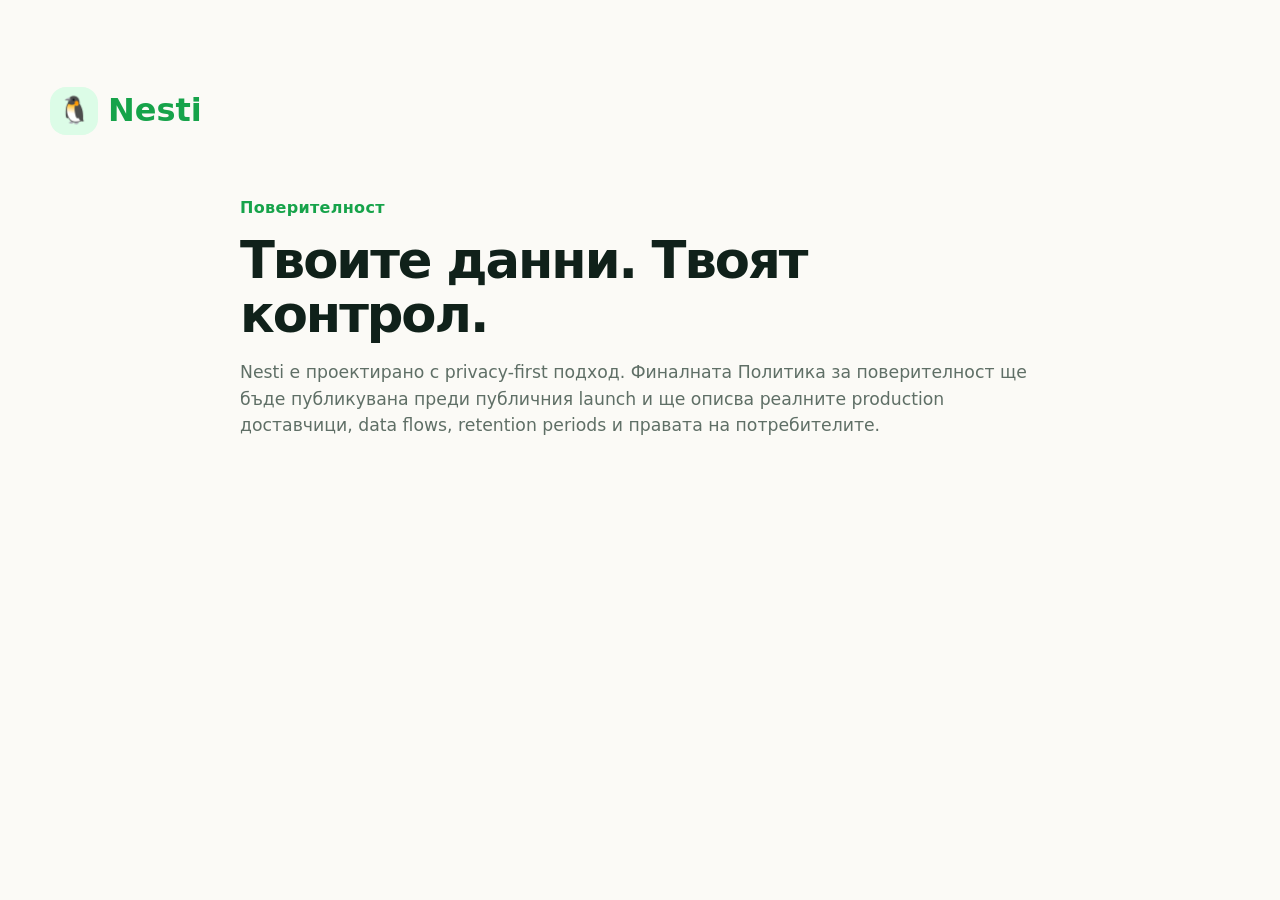
==== privacy.html @ ca9ca46a "Add files via upload" ====
<!DOCTYPE html><html lang="bg"><head><meta charset="UTF-8"><meta name="viewport" content="width=device-width,initial-scale=1"><title>Nesti Privacy</title><link rel="stylesheet" href="styles.css"></head><body><main class="section"><div class="container"><a class="brand" href="index.html"><div class="brand-mark">🐧</div><span>Nesti</span></a><div class="section-copy" style="max-width:800px;margin:60px auto"><span class="eyebrow">Поверителност</span><h2>Твоите данни. Твоят контрол.</h2><p>Nesti е проектирано с privacy-first подход. Финалната Политика за поверителност ще бъде публикувана преди публичния launch и ще описва реалните production доставчици, data flows, retention periods и правата на потребителите.</p></div></div></main></body></html>
---- styles.css ----
:root{
  --green:#16A34A;
  --green-2:#22C55E;
  --green-soft:#DCFCE7;
  --green-pale:#F0FDF4;
  --ink:#10211A;
  --muted:#5F6F66;
  --cream:#FBFAF6;
  --line:#E5EDE7;
  --white:#fff;
  --shadow:0 24px 70px rgba(17, 56, 36, .12);
  --radius:28px;
}
*{box-sizing:border-box}
html{scroll-behavior:smooth}
body{
  margin:0;
  font-family:"Nunito",system-ui,-apple-system,BlinkMacSystemFont,"Segoe UI",sans-serif;
  color:var(--ink);
  background:var(--cream);
  line-height:1.55;
}
img{max-width:100%;display:block}
a{text-decoration:none;color:inherit}
.container{width:min(1180px,calc(100% - 40px));margin:0 auto}
.site-header{
  position:sticky;top:0;z-index:1000;
  background:rgba(251,250,246,.92);
  backdrop-filter:blur(18px);
  border-bottom:1px solid rgba(16,33,26,.06);
}
.nav-wrap{display:flex;align-items:center;gap:28px;min-height:78px}
.brand{display:flex;align-items:center;gap:10px;font-weight:900;font-size:2rem;color:var(--green)}
.brand-mark{
  width:48px;height:48px;border-radius:16px;
  display:grid;place-items:center;background:var(--green-soft);font-size:1.65rem
}
.nav{display:flex;gap:22px;align-items:center;margin-left:auto}
.nav a{font-weight:700;font-size:.95rem;color:#29362f;position:relative}
.nav a:hover,.nav a.active{color:var(--green)}
.nav a.active:after{content:"";position:absolute;left:0;right:0;bottom:-8px;height:2px;background:var(--green);border-radius:2px}
.nav-badges{display:flex;gap:8px}
.store-badge{background:#111;color:#fff;padding:10px 14px;border-radius:10px;font-weight:800;font-size:.82rem}
.nav-toggle{display:none;background:var(--white);border:1px solid var(--line);border-radius:12px;padding:10px 12px;font-size:1.25rem}
.hero{
  padding:56px 0 34px;
  background:
    radial-gradient(circle at 75% 30%,rgba(34,197,94,.12),transparent 35%),
    linear-gradient(180deg,#fffefb,#fbfaf6);
}
.hero-grid{display:grid;grid-template-columns:1.02fr 1fr;gap:42px;align-items:center}
.eyebrow{display:inline-flex;color:var(--green);font-weight:900;letter-spacing:.02em;margin-bottom:14px}
.hero h1,.section-copy h2,.center-heading h2,.download-wrap h2{
  margin:0 0 18px;font-weight:900;line-height:1.04;letter-spacing:-.04em
}
.hero h1{font-size:clamp(3rem,6vw,5.8rem)}
.hero h1 span{color:var(--green)}
.lead{font-size:1.2rem;color:var(--muted);max-width:620px}
.cta-row{display:flex;gap:14px;flex-wrap:wrap;margin-top:28px}
.btn{
  display:inline-flex;align-items:center;justify-content:center;
  padding:14px 20px;border-radius:14px;font-weight:900;
  transition:.2s transform,.2s box-shadow,.2s background
}
.btn:hover{transform:translateY(-2px)}
.btn-primary{background:var(--green);color:#fff;box-shadow:0 14px 30px rgba(22,163,74,.22)}
.btn-secondary{background:#fff;color:var(--green);border:1px solid rgba(22,163,74,.4)}
.btn-dark{background:#111;color:#fff}
.btn-ghost{background:#f4f6f4;border:1px solid var(--line)}
.trust-row{display:flex;align-items:center;gap:14px;margin-top:28px;color:var(--muted);font-size:.92rem}
.avatars{display:flex}.avatars span{
  width:32px;height:32px;display:grid;place-items:center;background:#fff;border-radius:50%;
  margin-left:-6px;border:2px solid var(--cream)
}
.avatars span:first-child{margin-left:0}
.hero-visual img,.image-card img{
  border-radius:32px;box-shadow:var(--shadow);width:100%;height:100%;object-fit:cover
}
.quick-features{padding:18px 0 42px}
.feature-strip{
  display:grid;grid-template-columns:repeat(6,1fr);
  background:linear-gradient(90deg,#f6fff7,#fff,#f7fff8);
  border:1px solid var(--line);border-radius:30px;padding:18px
}
.feature-strip article{text-align:center;padding:12px 10px;border-right:1px solid var(--line)}
.feature-strip article:last-child{border-right:0}
.icon{font-size:2rem;margin-bottom:6px}
.feature-strip h3{margin:4px 0;font-size:1rem}
.feature-strip p{margin:0;color:var(--muted);font-size:.82rem}
.section{padding:86px 0}
.split-grid,.ask-grid,.doctor-grid,.faq-grid{display:grid;grid-template-columns:1fr 1fr;gap:62px;align-items:center}
.section-copy h2,.center-heading h2,.download-wrap h2{font-size:clamp(2.4rem,4vw,4.3rem)}
.section-copy p,.center-heading p{font-size:1.08rem;color:var(--muted)}
.image-card{min-height:480px}
.app-card img{object-position:left center}
.check-list{list-style:none;padding:0;margin:26px 0}
.check-list li{margin:14px 0;padding-left:34px;position:relative;font-weight:700}
.check-list li:before{
  content:"✓";position:absolute;left:0;top:-1px;width:24px;height:24px;border-radius:50%;
  display:grid;place-items:center;border:2px solid var(--green);color:var(--green);font-size:.82rem
}
.ask-section{background:#F7FCF8}
.question-chips{display:flex;flex-wrap:wrap;gap:10px;margin:22px 0}
.question-chips span{background:#fff;border:1px solid var(--line);border-radius:999px;padding:10px 14px;font-weight:700}
.note{font-size:.92rem!important}
.assistant-card{
  background:white;border:1px solid var(--line);border-radius:30px;padding:28px;
  box-shadow:var(--shadow)
}
.assistant-head{display:flex;gap:14px;align-items:center;padding-bottom:18px;border-bottom:1px solid var(--line)}
.mini-penguin{width:54px;height:54px;border-radius:18px;background:var(--green-soft);display:grid;place-items:center;font-size:1.8rem}
.assistant-head strong,.assistant-head span{display:block}.assistant-head span{font-size:.9rem;color:var(--muted)}
.chat-bubble{max-width:85%;padding:13px 16px;border-radius:18px;margin-top:18px}
.chat-bubble.user{margin-left:auto;background:#EEF2EF}
.chat-bubble.nesti{background:var(--green-soft);color:#124D28}
.source-label{margin-top:12px;font-size:.8rem;color:var(--muted)}
.doctor-section{background:#fff}
.doctor-card{display:grid;place-items:center}
.doc-page{
  width:min(420px,90%);aspect-ratio:.72;background:white;border-radius:18px;
  border:1px solid var(--line);box-shadow:var(--shadow);padding:28px
}
.doc-logo{font-weight:900;color:var(--green);font-size:1.2rem}
.doc-line{height:10px;background:#edf2ee;border-radius:8px;margin:14px 0;width:62%}
.doc-line.wide{width:100%}
.doc-chart{height:150px;display:flex;align-items:flex-end;gap:12px;padding:18px 0}
.doc-chart i{flex:1;background:linear-gradient(var(--green-2),var(--green));border-radius:8px 8px 3px 3px}
.premium-pill{display:inline-block;background:#10211A;color:#fff;border-radius:999px;padding:10px 14px;font-weight:800}
.security-section{position:relative;overflow:hidden}
.center-heading{text-align:center;max-width:760px;margin:0 auto 42px}
.security-grid{display:grid;grid-template-columns:repeat(4,1fr);gap:18px}
.security-grid article{background:white;border:1px solid var(--line);border-radius:24px;padding:28px;text-align:center}
.security-grid h3{margin:10px 0}.security-grid p{margin:0;color:var(--muted)}
.security-mascot{width:230px;margin:34px auto 0}
.security-mascot img{border-radius:28px}
.pricing-section{background:#F7FCF8}
.pricing-grid{display:grid;grid-template-columns:repeat(3,1fr);gap:22px}
.price-card{background:#fff;border:1px solid var(--line);border-radius:28px;padding:30px;display:flex;flex-direction:column}
.price-card.featured{border-color:rgba(22,163,74,.35);box-shadow:0 18px 50px rgba(22,163,74,.1)}
.price-card.premium{background:#10211A;color:#fff}
.price-card.premium p,.price-card.premium li{color:#d5e0da}
.plan-tag{display:inline-flex;align-self:flex-start;background:var(--green-soft);color:var(--green);border-radius:999px;padding:7px 11px;font-weight:900}
.price-card h3{font-size:2.2rem;margin:18px 0 6px}.price-card h3 small{font-size:.9rem;color:var(--muted)}
.price-card ul{padding-left:20px;color:var(--muted);min-height:190px}
.price-card .btn{margin-top:auto}
.pricing-note{text-align:center;color:var(--muted);margin-top:22px;font-size:.9rem}
.faq-grid{align-items:start}
.accordion details{background:white;border:1px solid var(--line);border-radius:18px;padding:18px 20px;margin-bottom:12px}
.accordion summary{cursor:pointer;font-weight:900}
.accordion p{color:var(--muted)}
.download-section{padding:26px 0 80px}
.download-wrap{
  border-radius:34px;padding:42px;
  background:linear-gradient(115deg,#efffea,#f9fff6);
  border:1px solid var(--line);display:flex;align-items:center;justify-content:space-between;gap:30px
}
.download-wrap h2{font-size:clamp(2rem,4vw,3.5rem)}
.site-footer{background:#fff;border-top:1px solid var(--line);padding:54px 0 26px}
.footer-grid{display:grid;grid-template-columns:2fr repeat(3,1fr);gap:34px}
.footer-grid h4{margin:0 0 14px}.footer-grid a{display:block;color:var(--muted);margin:7px 0}
.footer-brand p{max-width:300px;color:var(--muted)}
.social-row{display:flex;gap:10px;margin-top:14px;color:var(--green);font-size:1.3rem}
.footer-bottom{padding-top:28px;margin-top:28px;border-top:1px solid var(--line);color:var(--muted);font-size:.9rem}

@media(max-width:980px){
  .nav{position:fixed;inset:78px 20px auto 20px;background:white;border:1px solid var(--line);border-radius:20px;padding:18px;display:none;flex-direction:column;align-items:stretch;box-shadow:var(--shadow)}
  .nav.open{display:flex}.nav-badges{display:none}.nav-toggle{display:block;margin-left:auto}
  .hero-grid,.split-grid,.ask-grid,.doctor-grid,.faq-grid{grid-template-columns:1fr}
  .hero-copy{order:1}.hero-visual{order:2}
  .feature-strip{grid-template-columns:repeat(3,1fr)}
  .feature-strip article{border-right:0;border-bottom:1px solid var(--line)}
  .security-grid,.pricing-grid{grid-template-columns:1fr 1fr}
  .footer-grid{grid-template-columns:1fr 1fr}
  .download-wrap{flex-direction:column;align-items:flex-start}
}
@media(max-width:640px){
  .container{width:min(100% - 24px,1180px)}
  .hero{padding-top:34px}.hero h1{font-size:3.1rem}
  .section{padding:62px 0}
  .feature-strip{grid-template-columns:repeat(2,1fr)}
  .security-grid,.pricing-grid,.footer-grid{grid-template-columns:1fr}
  .cta-row{flex-direction:column}.btn{width:100%}
  .download-wrap{padding:28px}
  .image-card{min-height:360px}
  .brand{font-size:1.6rem}.brand-mark{width:42px;height:42px}
}
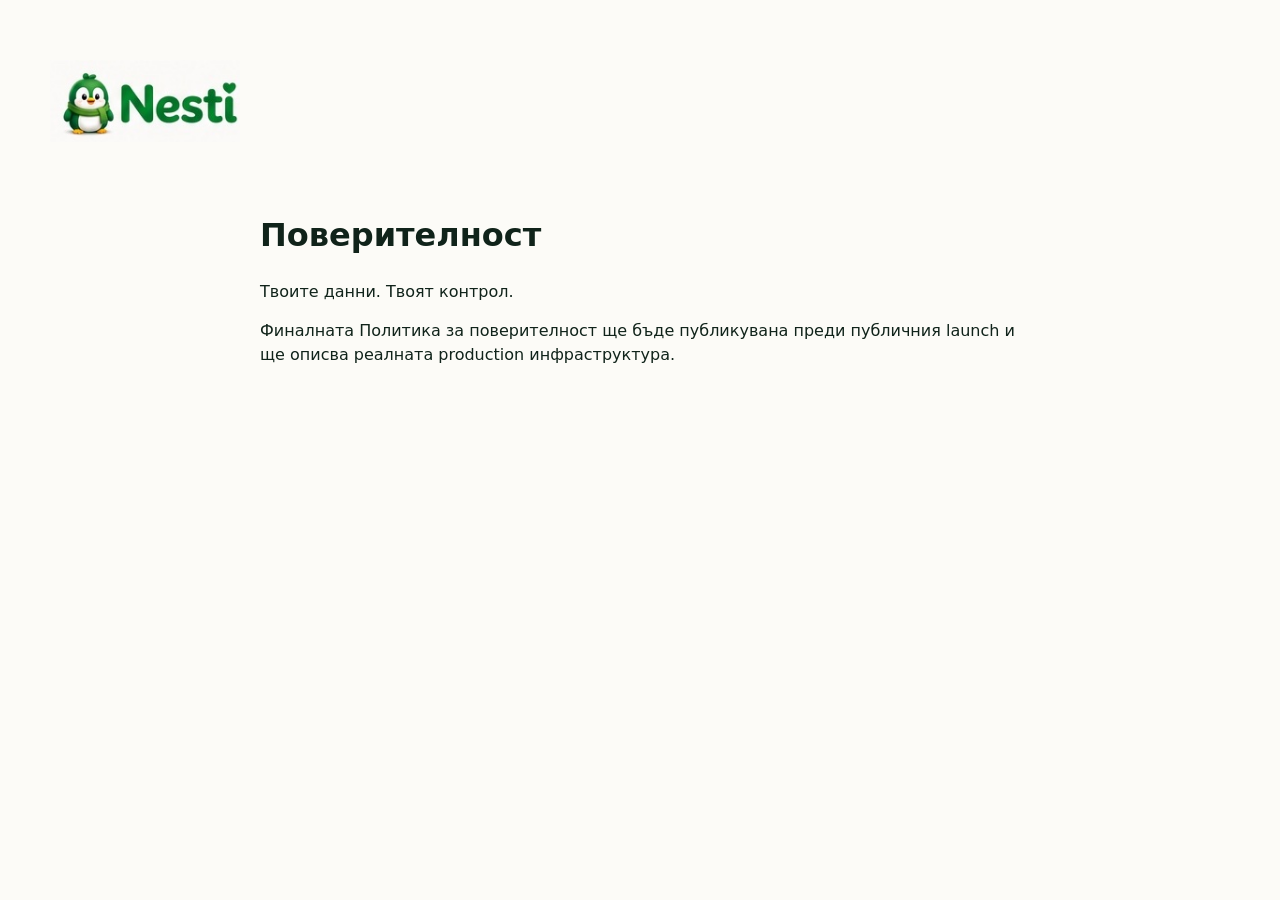
==== commit 5cfe6b9e: "Add files via upload" ====
--- a/privacy.html
+++ b/privacy.html
@@ -1 +1 @@
-<!DOCTYPE html><html lang="bg"><head><meta charset="UTF-8"><meta name="viewport" content="width=device-width,initial-scale=1"><title>Nesti Privacy</title><link rel="stylesheet" href="styles.css"></head><body><main class="section"><div class="container"><a class="brand" href="index.html"><div class="brand-mark">🐧</div><span>Nesti</span></a><div class="section-copy" style="max-width:800px;margin:60px auto"><span class="eyebrow">Поверителност</span><h2>Твоите данни. Твоят контрол.</h2><p>Nesti е проектирано с privacy-first подход. Финалната Политика за поверителност ще бъде публикувана преди публичния launch и ще описва реалните production доставчици, data flows, retention periods и правата на потребителите.</p></div></div></main></body></html>+<!doctype html><html lang="bg"><head><meta charset="utf-8"><meta name="viewport" content="width=device-width,initial-scale=1"><title>Nesti Поверителност</title><link rel="stylesheet" href="styles.css"></head><body><main style="padding:60px 0"><div class="container"><a class="logo-link" href="index.html"><img src="assets/logo.jpg" alt="Nesti"></a><div style="max-width:760px;margin:70px auto"><h1>Поверителност</h1><p>Твоите данни. Твоят контрол.</p><p>Финалната Политика за поверителност ще бъде публикувана преди публичния launch и ще описва реалната production инфраструктура.</p></div></div></main></body></html>
--- a/styles.css
+++ b/styles.css
@@ -1,186 +1,243 @@
+
 :root{
   --green:#16A34A;
-  --green-2:#22C55E;
-  --green-soft:#DCFCE7;
-  --green-pale:#F0FDF4;
-  --ink:#10211A;
-  --muted:#5F6F66;
-  --cream:#FBFAF6;
-  --line:#E5EDE7;
+  --green2:#22C55E;
+  --ink:#10231A;
+  --muted:#66736B;
+  --cream:#FCFBF7;
+  --pale:#F4FBF4;
+  --line:#DDE9DF;
   --white:#fff;
-  --shadow:0 24px 70px rgba(17, 56, 36, .12);
-  --radius:28px;
 }
 *{box-sizing:border-box}
 html{scroll-behavior:smooth}
 body{
   margin:0;
-  font-family:"Nunito",system-ui,-apple-system,BlinkMacSystemFont,"Segoe UI",sans-serif;
+  font-family:"Nunito",system-ui,-apple-system,sans-serif;
+  background:var(--cream);
   color:var(--ink);
-  background:var(--cream);
-  line-height:1.55;
-}
-img{max-width:100%;display:block}
+  line-height:1.45;
+}
+img{display:block;max-width:100%}
 a{text-decoration:none;color:inherit}
-.container{width:min(1180px,calc(100% - 40px));margin:0 auto}
-.site-header{
+.container{width:min(1180px,calc(100% - 40px));margin:auto}
+
+/* HEADER */
+.header{
   position:sticky;top:0;z-index:1000;
-  background:rgba(251,250,246,.92);
-  backdrop-filter:blur(18px);
-  border-bottom:1px solid rgba(16,33,26,.06);
-}
-.nav-wrap{display:flex;align-items:center;gap:28px;min-height:78px}
-.brand{display:flex;align-items:center;gap:10px;font-weight:900;font-size:2rem;color:var(--green)}
-.brand-mark{
-  width:48px;height:48px;border-radius:16px;
-  display:grid;place-items:center;background:var(--green-soft);font-size:1.65rem
-}
-.nav{display:flex;gap:22px;align-items:center;margin-left:auto}
-.nav a{font-weight:700;font-size:.95rem;color:#29362f;position:relative}
-.nav a:hover,.nav a.active{color:var(--green)}
-.nav a.active:after{content:"";position:absolute;left:0;right:0;bottom:-8px;height:2px;background:var(--green);border-radius:2px}
-.nav-badges{display:flex;gap:8px}
-.store-badge{background:#111;color:#fff;padding:10px 14px;border-radius:10px;font-weight:800;font-size:.82rem}
-.nav-toggle{display:none;background:var(--white);border:1px solid var(--line);border-radius:12px;padding:10px 12px;font-size:1.25rem}
+  background:rgba(252,251,247,.96);
+  backdrop-filter:blur(16px);
+  border-bottom:1px solid #edf1ed;
+}
+.header-inner{height:78px;display:flex;align-items:center;gap:34px}
+.logo-link img{width:190px;height:auto}
+.desktop-nav{display:flex;gap:26px;margin-left:auto}
+.desktop-nav a{font-weight:700;font-size:.95rem}
+.desktop-nav a:hover,.desktop-nav .active{color:var(--green)}
+.desktop-store{display:flex;gap:8px}
+.store{display:inline-flex;align-items:center;justify-content:center;border-radius:9px;padding:10px 15px;font-weight:900}
+.store.black{background:#111;color:#fff}
+.menu-btn{display:none;margin-left:auto;width:52px;height:52px;border:1px solid var(--line);border-radius:16px;background:white;padding:14px}
+.menu-btn span{display:block;height:3px;background:var(--green);margin:5px 0;border-radius:3px}
+.mobile-nav{display:none}
+
+/* HERO */
 .hero{
-  padding:56px 0 34px;
   background:
-    radial-gradient(circle at 75% 30%,rgba(34,197,94,.12),transparent 35%),
-    linear-gradient(180deg,#fffefb,#fbfaf6);
-}
-.hero-grid{display:grid;grid-template-columns:1.02fr 1fr;gap:42px;align-items:center}
-.eyebrow{display:inline-flex;color:var(--green);font-weight:900;letter-spacing:.02em;margin-bottom:14px}
-.hero h1,.section-copy h2,.center-heading h2,.download-wrap h2{
-  margin:0 0 18px;font-weight:900;line-height:1.04;letter-spacing:-.04em
-}
-.hero h1{font-size:clamp(3rem,6vw,5.8rem)}
-.hero h1 span{color:var(--green)}
-.lead{font-size:1.2rem;color:var(--muted);max-width:620px}
-.cta-row{display:flex;gap:14px;flex-wrap:wrap;margin-top:28px}
-.btn{
-  display:inline-flex;align-items:center;justify-content:center;
-  padding:14px 20px;border-radius:14px;font-weight:900;
-  transition:.2s transform,.2s box-shadow,.2s background
-}
-.btn:hover{transform:translateY(-2px)}
-.btn-primary{background:var(--green);color:#fff;box-shadow:0 14px 30px rgba(22,163,74,.22)}
-.btn-secondary{background:#fff;color:var(--green);border:1px solid rgba(22,163,74,.4)}
-.btn-dark{background:#111;color:#fff}
-.btn-ghost{background:#f4f6f4;border:1px solid var(--line)}
-.trust-row{display:flex;align-items:center;gap:14px;margin-top:28px;color:var(--muted);font-size:.92rem}
-.avatars{display:flex}.avatars span{
-  width:32px;height:32px;display:grid;place-items:center;background:#fff;border-radius:50%;
-  margin-left:-6px;border:2px solid var(--cream)
-}
-.avatars span:first-child{margin-left:0}
-.hero-visual img,.image-card img{
-  border-radius:32px;box-shadow:var(--shadow);width:100%;height:100%;object-fit:cover
-}
-.quick-features{padding:18px 0 42px}
-.feature-strip{
-  display:grid;grid-template-columns:repeat(6,1fr);
-  background:linear-gradient(90deg,#f6fff7,#fff,#f7fff8);
-  border:1px solid var(--line);border-radius:30px;padding:18px
-}
-.feature-strip article{text-align:center;padding:12px 10px;border-right:1px solid var(--line)}
-.feature-strip article:last-child{border-right:0}
-.icon{font-size:2rem;margin-bottom:6px}
-.feature-strip h3{margin:4px 0;font-size:1rem}
-.feature-strip p{margin:0;color:var(--muted);font-size:.82rem}
-.section{padding:86px 0}
-.split-grid,.ask-grid,.doctor-grid,.faq-grid{display:grid;grid-template-columns:1fr 1fr;gap:62px;align-items:center}
-.section-copy h2,.center-heading h2,.download-wrap h2{font-size:clamp(2.4rem,4vw,4.3rem)}
-.section-copy p,.center-heading p{font-size:1.08rem;color:var(--muted)}
-.image-card{min-height:480px}
-.app-card img{object-position:left center}
-.check-list{list-style:none;padding:0;margin:26px 0}
-.check-list li{margin:14px 0;padding-left:34px;position:relative;font-weight:700}
-.check-list li:before{
-  content:"✓";position:absolute;left:0;top:-1px;width:24px;height:24px;border-radius:50%;
-  display:grid;place-items:center;border:2px solid var(--green);color:var(--green);font-size:.82rem
-}
-.ask-section{background:#F7FCF8}
-.question-chips{display:flex;flex-wrap:wrap;gap:10px;margin:22px 0}
-.question-chips span{background:#fff;border:1px solid var(--line);border-radius:999px;padding:10px 14px;font-weight:700}
-.note{font-size:.92rem!important}
-.assistant-card{
-  background:white;border:1px solid var(--line);border-radius:30px;padding:28px;
-  box-shadow:var(--shadow)
-}
-.assistant-head{display:flex;gap:14px;align-items:center;padding-bottom:18px;border-bottom:1px solid var(--line)}
-.mini-penguin{width:54px;height:54px;border-radius:18px;background:var(--green-soft);display:grid;place-items:center;font-size:1.8rem}
-.assistant-head strong,.assistant-head span{display:block}.assistant-head span{font-size:.9rem;color:var(--muted)}
-.chat-bubble{max-width:85%;padding:13px 16px;border-radius:18px;margin-top:18px}
-.chat-bubble.user{margin-left:auto;background:#EEF2EF}
-.chat-bubble.nesti{background:var(--green-soft);color:#124D28}
-.source-label{margin-top:12px;font-size:.8rem;color:var(--muted)}
-.doctor-section{background:#fff}
-.doctor-card{display:grid;place-items:center}
-.doc-page{
-  width:min(420px,90%);aspect-ratio:.72;background:white;border-radius:18px;
-  border:1px solid var(--line);box-shadow:var(--shadow);padding:28px
-}
-.doc-logo{font-weight:900;color:var(--green);font-size:1.2rem}
-.doc-line{height:10px;background:#edf2ee;border-radius:8px;margin:14px 0;width:62%}
-.doc-line.wide{width:100%}
-.doc-chart{height:150px;display:flex;align-items:flex-end;gap:12px;padding:18px 0}
-.doc-chart i{flex:1;background:linear-gradient(var(--green-2),var(--green));border-radius:8px 8px 3px 3px}
-.premium-pill{display:inline-block;background:#10211A;color:#fff;border-radius:999px;padding:10px 14px;font-weight:800}
-.security-section{position:relative;overflow:hidden}
-.center-heading{text-align:center;max-width:760px;margin:0 auto 42px}
-.security-grid{display:grid;grid-template-columns:repeat(4,1fr);gap:18px}
-.security-grid article{background:white;border:1px solid var(--line);border-radius:24px;padding:28px;text-align:center}
-.security-grid h3{margin:10px 0}.security-grid p{margin:0;color:var(--muted)}
-.security-mascot{width:230px;margin:34px auto 0}
-.security-mascot img{border-radius:28px}
-.pricing-section{background:#F7FCF8}
-.pricing-grid{display:grid;grid-template-columns:repeat(3,1fr);gap:22px}
-.price-card{background:#fff;border:1px solid var(--line);border-radius:28px;padding:30px;display:flex;flex-direction:column}
-.price-card.featured{border-color:rgba(22,163,74,.35);box-shadow:0 18px 50px rgba(22,163,74,.1)}
-.price-card.premium{background:#10211A;color:#fff}
-.price-card.premium p,.price-card.premium li{color:#d5e0da}
-.plan-tag{display:inline-flex;align-self:flex-start;background:var(--green-soft);color:var(--green);border-radius:999px;padding:7px 11px;font-weight:900}
-.price-card h3{font-size:2.2rem;margin:18px 0 6px}.price-card h3 small{font-size:.9rem;color:var(--muted)}
-.price-card ul{padding-left:20px;color:var(--muted);min-height:190px}
-.price-card .btn{margin-top:auto}
-.pricing-note{text-align:center;color:var(--muted);margin-top:22px;font-size:.9rem}
-.faq-grid{align-items:start}
-.accordion details{background:white;border:1px solid var(--line);border-radius:18px;padding:18px 20px;margin-bottom:12px}
-.accordion summary{cursor:pointer;font-weight:900}
-.accordion p{color:var(--muted)}
-.download-section{padding:26px 0 80px}
-.download-wrap{
-  border-radius:34px;padding:42px;
-  background:linear-gradient(115deg,#efffea,#f9fff6);
-  border:1px solid var(--line);display:flex;align-items:center;justify-content:space-between;gap:30px
-}
-.download-wrap h2{font-size:clamp(2rem,4vw,3.5rem)}
-.site-footer{background:#fff;border-top:1px solid var(--line);padding:54px 0 26px}
-.footer-grid{display:grid;grid-template-columns:2fr repeat(3,1fr);gap:34px}
-.footer-grid h4{margin:0 0 14px}.footer-grid a{display:block;color:var(--muted);margin:7px 0}
-.footer-brand p{max-width:300px;color:var(--muted)}
-.social-row{display:flex;gap:10px;margin-top:14px;color:var(--green);font-size:1.3rem}
-.footer-bottom{padding-top:28px;margin-top:28px;border-top:1px solid var(--line);color:var(--muted);font-size:.9rem}
-
-@media(max-width:980px){
-  .nav{position:fixed;inset:78px 20px auto 20px;background:white;border:1px solid var(--line);border-radius:20px;padding:18px;display:none;flex-direction:column;align-items:stretch;box-shadow:var(--shadow)}
-  .nav.open{display:flex}.nav-badges{display:none}.nav-toggle{display:block;margin-left:auto}
-  .hero-grid,.split-grid,.ask-grid,.doctor-grid,.faq-grid{grid-template-columns:1fr}
-  .hero-copy{order:1}.hero-visual{order:2}
-  .feature-strip{grid-template-columns:repeat(3,1fr)}
-  .feature-strip article{border-right:0;border-bottom:1px solid var(--line)}
-  .security-grid,.pricing-grid{grid-template-columns:1fr 1fr}
+    radial-gradient(circle at 72% 30%,rgba(22,163,74,.09),transparent 36%),
+    #fffefb;
+  padding:46px 0 10px;
+}
+.hero-grid{display:grid;grid-template-columns:.88fr 1.12fr;align-items:center;gap:28px}
+.hero-copy h1{font-size:clamp(3.1rem,5vw,5.1rem);line-height:1.03;margin:0 0 20px;font-weight:900;letter-spacing:-.04em}
+.hero-copy h1 span{color:var(--green)}
+.hero-copy>p{font-size:1.15rem;color:var(--muted);max-width:520px}
+.hero-buttons{display:flex;gap:14px;margin:26px 0}
+.primary-btn,.outline-btn{padding:14px 20px;border-radius:11px;font-weight:900}
+.primary-btn{background:var(--green);color:white}
+.outline-btn{border:1.5px solid var(--green);background:white;color:var(--ink)}
+.family-proof{display:flex;align-items:center;gap:14px;font-size:.9rem;color:var(--muted)}
+.avatar-row{display:flex}.avatar-row i{width:30px;height:30px;border-radius:50%;background:linear-gradient(#d7c2ad,#9c7258);border:2px solid white;margin-left:-5px}.avatar-row i:first-child{margin-left:0}
+.hero-image img{
+  width:100%;
+  aspect-ratio:1.47;
+  object-fit:cover;
+  object-position:center;
+  border-radius:0;
+}
+
+/* FEATURES */
+.feature-strip{background:linear-gradient(90deg,#f3fbf2,#fff,#f4fbf4);padding:20px 0 24px;border-top:1px solid #eef3ee;border-bottom:1px solid #eef3ee}
+.features-grid{display:grid;grid-template-columns:repeat(6,1fr)}
+.features-grid article{text-align:center;border-right:1px solid var(--line);padding:0 12px}
+.features-grid article:last-child{border-right:0}
+.features-grid img{width:105px;height:105px;object-fit:cover;margin:auto;border-radius:50%}
+.features-grid h3{margin:5px 0 0;font-size:1rem}
+.features-grid p{margin:2px 0;color:var(--muted);font-size:.84rem}
+
+/* WHY */
+.why-section{padding:50px 0}
+.why-grid{
+  display:grid;
+  grid-template-columns:1.1fr .95fr .9fr;
+  gap:28px;
+  align-items:center;
+}
+.phones-card img,.family-card img{width:100%;height:auto;object-fit:contain;border-radius:30px}
+.why-copy h2{font-size:3rem;line-height:1.08;margin:0 0 22px;font-weight:900}
+.why-copy ul{list-style:none;padding:0;margin:0}
+.why-copy li{margin:14px 0;font-weight:700;padding-left:30px;position:relative}
+.why-copy li:before{content:"✓";position:absolute;left:0;color:var(--green);font-weight:900;border:1.8px solid var(--green);border-radius:50%;width:20px;height:20px;display:grid;place-items:center;font-size:.75rem}
+.family-card{position:relative}
+.family-card blockquote{
+  margin:-85px 18px 0 auto;
+  position:relative;
+  background:white;
+  width:86%;
+  padding:22px;
+  border-radius:25px;
+  box-shadow:0 18px 50px rgba(20,70,40,.12);
+  font-weight:700;
+}
+.stars{color:#f4bd22;font-size:1.2rem;margin-top:8px}
+
+/* SECURITY */
+.security-section{padding:48px 0;background:linear-gradient(180deg,#f9fff8,#f2faf2)}
+.security-section h2{text-align:center;font-size:2rem;margin:0 0 24px}
+.security-grid{display:grid;grid-template-columns:repeat(4,1fr);gap:20px}
+.security-grid article{text-align:center}
+.security-grid img{width:120px;height:120px;object-fit:cover;border-radius:50%;margin:auto}
+.security-grid h3{margin:8px 0 4px;font-size:1rem}
+.security-grid p{margin:0;color:var(--muted);font-size:.87rem}
+.mascot-heart{width:250px;margin:24px auto 0}
+.mascot-heart img{width:100%;height:auto;border-radius:24px}
+
+/* PREMIUM FEATURES */
+.premium-features{padding:70px 0;background:#fff}
+.premium-grid{display:grid;grid-template-columns:1fr 1fr;gap:28px}
+.premium-card{border:1px solid var(--line);border-radius:28px;padding:32px;background:var(--pale)}
+.premium-card>span{color:var(--green);font-weight:900}
+.premium-card h2{font-size:2.3rem;margin:8px 0}
+.premium-card p{color:var(--muted)}
+.question,.answer{border-radius:18px;padding:14px 16px;margin-top:14px}
+.question{background:white;margin-left:18%}
+.answer{background:#dcf7e3;color:#155e32;margin-right:8%}
+.report-preview{background:white;border:1px solid var(--line);border-radius:20px;padding:22px;margin-top:20px}
+.report-brand img{width:105px}
+.line{height:9px;background:#edf2ee;border-radius:7px;margin:15px 0}.line.short{width:62%}
+.bars{display:flex;gap:10px;align-items:end;height:120px;margin:24px 0}
+.bars i{flex:1;background:linear-gradient(#5ec66b,#3fab52);border-radius:9px 9px 3px 3px}
+.bars i:nth-child(1){height:50%}.bars i:nth-child(2){height:77%}.bars i:nth-child(3){height:64%}.bars i:nth-child(4){height:92%}.bars i:nth-child(5){height:70%}
+
+/* PRICING */
+.pricing-section{padding:72px 0;background:linear-gradient(180deg,#f4fbf4,#fff)}
+.pricing-heading{text-align:center;max-width:760px;margin:0 auto 36px}
+.pricing-heading>span{color:var(--green);font-weight:900}
+.pricing-heading h2{font-size:3rem;margin:8px 0 10px}
+.pricing-heading p{color:var(--muted)}
+.pricing-grid{display:grid;grid-template-columns:repeat(3,1fr);gap:20px}
+.plan{background:white;border:1px solid var(--line);border-radius:25px;padding:28px}
+.plan.plus{box-shadow:0 18px 45px rgba(22,163,74,.12)}
+.plan.premium{background:var(--ink);color:white}
+.badge{display:inline-flex;background:#dcf7e3;color:var(--green);padding:7px 12px;border-radius:999px;font-weight:900}
+.price{font-size:2.35rem;font-weight:900;margin:12px 0}.price small{font-size:.85rem;font-weight:700}
+.plan p{color:var(--muted)}.premium p,.premium li{color:#d8e1db}
+.plan ul{padding-left:20px;line-height:1.8}
+.pricing-note{text-align:center;color:var(--muted);font-size:.85rem;margin-top:22px}
+
+/* DOWNLOAD */
+.download{padding:30px 0 55px}
+.download-inner{background:linear-gradient(90deg,#dff5d8,#f7fff3);border-radius:30px;padding:34px 60px;display:flex;align-items:center;justify-content:space-between;gap:20px}
+.download h2{font-size:2.2rem;line-height:1.1;margin:0}
+.download-inner>div{display:flex;gap:12px}
+
+/* FOOTER */
+footer{padding:34px 0 18px;background:white;border-top:1px solid var(--line)}
+.footer-grid{display:grid;grid-template-columns:2fr repeat(4,1fr);gap:28px}
+.footer-logo img{width:180px}
+.footer-logo p{color:var(--muted);max-width:220px}
+footer h4{color:#27653d;margin:0 0 10px}
+footer a{display:block;color:var(--muted);margin:6px 0;font-size:.9rem}
+.copyright{text-align:center;color:var(--muted);font-size:.82rem;margin-top:24px}
+
+/* MOBILE */
+@media(max-width:900px){
+  .container{width:min(100% - 28px,1180px)}
+  .desktop-nav,.desktop-store{display:none}
+  .menu-btn{display:block}
+  .header-inner{height:88px}
+  .logo-link img{width:155px}
+  .mobile-nav{
+    position:fixed;left:14px;right:14px;top:96px;
+    background:white;border:1px solid var(--line);
+    border-radius:22px;padding:16px;box-shadow:0 22px 70px rgba(18,50,30,.18);
+    flex-direction:column;z-index:1001;
+  }
+  .mobile-nav.open{display:flex}
+  .mobile-nav a{padding:13px 10px;font-weight:800}
+
+  .hero{padding:28px 0 0}
+  .hero-grid{grid-template-columns:1fr}
+  .hero-copy h1{font-size:clamp(2.65rem,11vw,4rem)}
+  .hero-copy>p{font-size:1.02rem}
+  .hero-buttons{flex-direction:column}
+  .primary-btn,.outline-btn{width:100%;text-align:center}
+  .hero-image{margin-top:8px}
+  .hero-image img{
+    aspect-ratio:auto;
+    height:auto;
+    object-fit:contain;
+    border-radius:26px;
+  }
+
+  .features-grid{grid-template-columns:repeat(2,1fr)}
+  .features-grid article{border-right:0;border-bottom:1px solid var(--line);padding:16px 8px}
+  .features-grid img{width:92px;height:92px}
+
+  .why-section{padding:36px 0}
+  .why-grid{grid-template-columns:1fr}
+  .phones-card{order:1}
+  .why-copy{order:2}
+  .family-card{order:3}
+  .phones-card img,.family-card img{
+    width:100%;
+    height:auto;
+    object-fit:contain;
+    object-position:center;
+    border-radius:24px;
+  }
+  .why-copy h2{font-size:2.35rem}
+  .family-card blockquote{margin:-50px 15px 0;width:calc(100% - 30px)}
+
+  .security-grid{grid-template-columns:repeat(2,1fr)}
+  .security-grid img{width:100px;height:100px}
+  .mascot-heart{width:min(250px,70%)}
+
+  .premium-grid{grid-template-columns:1fr}
+  .premium-card{padding:24px}
+  .premium-card h2{font-size:2rem}
+
+  .pricing-grid{grid-template-columns:1fr}
+  .pricing-heading h2{font-size:2.35rem}
+
+  .download-inner{padding:28px;flex-direction:column;align-items:flex-start}
+  .download h2{font-size:1.8rem}
+  .download-inner>div{flex-direction:column;width:100%}
+  .store{width:100%}
+
   .footer-grid{grid-template-columns:1fr 1fr}
-  .download-wrap{flex-direction:column;align-items:flex-start}
-}
-@media(max-width:640px){
-  .container{width:min(100% - 24px,1180px)}
-  .hero{padding-top:34px}.hero h1{font-size:3.1rem}
-  .section{padding:62px 0}
-  .feature-strip{grid-template-columns:repeat(2,1fr)}
-  .security-grid,.pricing-grid,.footer-grid{grid-template-columns:1fr}
-  .cta-row{flex-direction:column}.btn{width:100%}
-  .download-wrap{padding:28px}
-  .image-card{min-height:360px}
-  .brand{font-size:1.6rem}.brand-mark{width:42px;height:42px}
-}
+  .footer-logo{grid-column:1/-1}
+}
+
+@media(max-width:520px){
+  .header-inner{height:82px}
+  .logo-link img{width:145px}
+  .menu-btn{width:50px;height:50px}
+  .hero-copy h1{font-size:2.75rem}
+  .family-proof{align-items:flex-start}
+  .features-grid img{width:82px;height:82px}
+  .security-grid{grid-template-columns:1fr 1fr;gap:12px}
+  .security-grid article{padding:5px}
+  .security-grid img{width:86px;height:86px}
+  .footer-grid{grid-template-columns:1fr}
+}
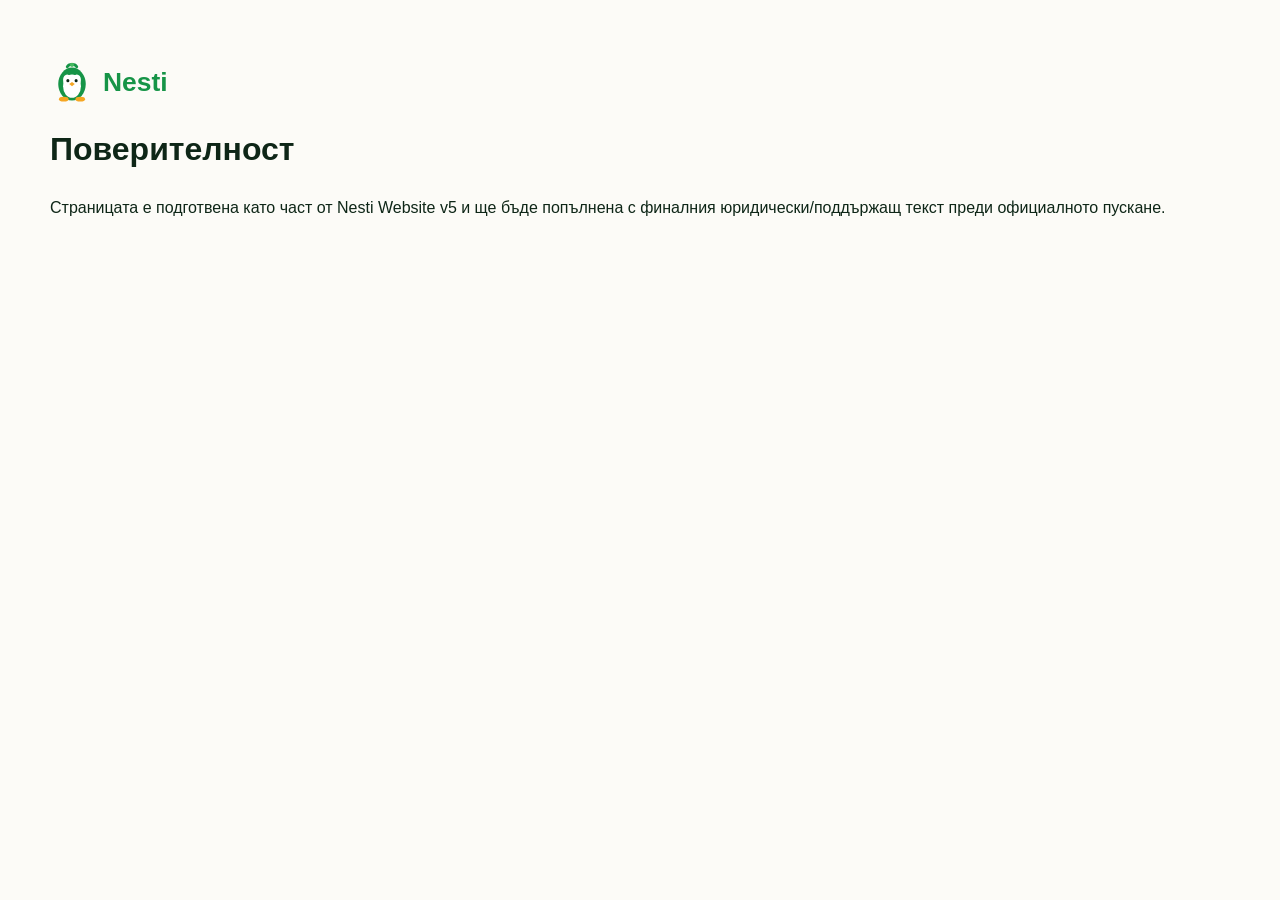
==== commit 702dc248: "Add files via upload" ====
--- a/privacy.html
+++ b/privacy.html
@@ -1 +1 @@
-<!doctype html><html lang="bg"><head><meta charset="utf-8"><meta name="viewport" content="width=device-width,initial-scale=1"><title>Nesti Поверителност</title><link rel="stylesheet" href="styles.css"></head><body><main style="padding:60px 0"><div class="container"><a class="logo-link" href="index.html"><img src="assets/logo.jpg" alt="Nesti"></a><div style="max-width:760px;margin:70px auto"><h1>Поверителност</h1><p>Твоите данни. Твоят контрол.</p><p>Финалната Политика за поверителност ще бъде публикувана преди публичния launch и ще описва реалната production инфраструктура.</p></div></div></main></body></html>+<!doctype html><html lang="bg"><head><meta charset="utf-8"><meta name="viewport" content="width=device-width,initial-scale=1"><link rel="stylesheet" href="styles.css"><title>Поверителност — Nesti</title></head><body><main class="container" style="padding:60px 0"><a class="brand" href="index.html"><img src="assets/illustrations/nesti-mascot.svg"><span>Nesti</span></a><h1>Поверителност</h1><p>Страницата е подготвена като част от Nesti Website v5 и ще бъде попълнена с финалния юридически/поддържащ текст преди официалното пускане.</p></main></body></html>
--- a/styles.css
+++ b/styles.css
@@ -1,243 +1,2 @@
-
-:root{
-  --green:#16A34A;
-  --green2:#22C55E;
-  --ink:#10231A;
-  --muted:#66736B;
-  --cream:#FCFBF7;
-  --pale:#F4FBF4;
-  --line:#DDE9DF;
-  --white:#fff;
-}
-*{box-sizing:border-box}
-html{scroll-behavior:smooth}
-body{
-  margin:0;
-  font-family:"Nunito",system-ui,-apple-system,sans-serif;
-  background:var(--cream);
-  color:var(--ink);
-  line-height:1.45;
-}
-img{display:block;max-width:100%}
-a{text-decoration:none;color:inherit}
-.container{width:min(1180px,calc(100% - 40px));margin:auto}
-
-/* HEADER */
-.header{
-  position:sticky;top:0;z-index:1000;
-  background:rgba(252,251,247,.96);
-  backdrop-filter:blur(16px);
-  border-bottom:1px solid #edf1ed;
-}
-.header-inner{height:78px;display:flex;align-items:center;gap:34px}
-.logo-link img{width:190px;height:auto}
-.desktop-nav{display:flex;gap:26px;margin-left:auto}
-.desktop-nav a{font-weight:700;font-size:.95rem}
-.desktop-nav a:hover,.desktop-nav .active{color:var(--green)}
-.desktop-store{display:flex;gap:8px}
-.store{display:inline-flex;align-items:center;justify-content:center;border-radius:9px;padding:10px 15px;font-weight:900}
-.store.black{background:#111;color:#fff}
-.menu-btn{display:none;margin-left:auto;width:52px;height:52px;border:1px solid var(--line);border-radius:16px;background:white;padding:14px}
-.menu-btn span{display:block;height:3px;background:var(--green);margin:5px 0;border-radius:3px}
-.mobile-nav{display:none}
-
-/* HERO */
-.hero{
-  background:
-    radial-gradient(circle at 72% 30%,rgba(22,163,74,.09),transparent 36%),
-    #fffefb;
-  padding:46px 0 10px;
-}
-.hero-grid{display:grid;grid-template-columns:.88fr 1.12fr;align-items:center;gap:28px}
-.hero-copy h1{font-size:clamp(3.1rem,5vw,5.1rem);line-height:1.03;margin:0 0 20px;font-weight:900;letter-spacing:-.04em}
-.hero-copy h1 span{color:var(--green)}
-.hero-copy>p{font-size:1.15rem;color:var(--muted);max-width:520px}
-.hero-buttons{display:flex;gap:14px;margin:26px 0}
-.primary-btn,.outline-btn{padding:14px 20px;border-radius:11px;font-weight:900}
-.primary-btn{background:var(--green);color:white}
-.outline-btn{border:1.5px solid var(--green);background:white;color:var(--ink)}
-.family-proof{display:flex;align-items:center;gap:14px;font-size:.9rem;color:var(--muted)}
-.avatar-row{display:flex}.avatar-row i{width:30px;height:30px;border-radius:50%;background:linear-gradient(#d7c2ad,#9c7258);border:2px solid white;margin-left:-5px}.avatar-row i:first-child{margin-left:0}
-.hero-image img{
-  width:100%;
-  aspect-ratio:1.47;
-  object-fit:cover;
-  object-position:center;
-  border-radius:0;
-}
-
-/* FEATURES */
-.feature-strip{background:linear-gradient(90deg,#f3fbf2,#fff,#f4fbf4);padding:20px 0 24px;border-top:1px solid #eef3ee;border-bottom:1px solid #eef3ee}
-.features-grid{display:grid;grid-template-columns:repeat(6,1fr)}
-.features-grid article{text-align:center;border-right:1px solid var(--line);padding:0 12px}
-.features-grid article:last-child{border-right:0}
-.features-grid img{width:105px;height:105px;object-fit:cover;margin:auto;border-radius:50%}
-.features-grid h3{margin:5px 0 0;font-size:1rem}
-.features-grid p{margin:2px 0;color:var(--muted);font-size:.84rem}
-
-/* WHY */
-.why-section{padding:50px 0}
-.why-grid{
-  display:grid;
-  grid-template-columns:1.1fr .95fr .9fr;
-  gap:28px;
-  align-items:center;
-}
-.phones-card img,.family-card img{width:100%;height:auto;object-fit:contain;border-radius:30px}
-.why-copy h2{font-size:3rem;line-height:1.08;margin:0 0 22px;font-weight:900}
-.why-copy ul{list-style:none;padding:0;margin:0}
-.why-copy li{margin:14px 0;font-weight:700;padding-left:30px;position:relative}
-.why-copy li:before{content:"✓";position:absolute;left:0;color:var(--green);font-weight:900;border:1.8px solid var(--green);border-radius:50%;width:20px;height:20px;display:grid;place-items:center;font-size:.75rem}
-.family-card{position:relative}
-.family-card blockquote{
-  margin:-85px 18px 0 auto;
-  position:relative;
-  background:white;
-  width:86%;
-  padding:22px;
-  border-radius:25px;
-  box-shadow:0 18px 50px rgba(20,70,40,.12);
-  font-weight:700;
-}
-.stars{color:#f4bd22;font-size:1.2rem;margin-top:8px}
-
-/* SECURITY */
-.security-section{padding:48px 0;background:linear-gradient(180deg,#f9fff8,#f2faf2)}
-.security-section h2{text-align:center;font-size:2rem;margin:0 0 24px}
-.security-grid{display:grid;grid-template-columns:repeat(4,1fr);gap:20px}
-.security-grid article{text-align:center}
-.security-grid img{width:120px;height:120px;object-fit:cover;border-radius:50%;margin:auto}
-.security-grid h3{margin:8px 0 4px;font-size:1rem}
-.security-grid p{margin:0;color:var(--muted);font-size:.87rem}
-.mascot-heart{width:250px;margin:24px auto 0}
-.mascot-heart img{width:100%;height:auto;border-radius:24px}
-
-/* PREMIUM FEATURES */
-.premium-features{padding:70px 0;background:#fff}
-.premium-grid{display:grid;grid-template-columns:1fr 1fr;gap:28px}
-.premium-card{border:1px solid var(--line);border-radius:28px;padding:32px;background:var(--pale)}
-.premium-card>span{color:var(--green);font-weight:900}
-.premium-card h2{font-size:2.3rem;margin:8px 0}
-.premium-card p{color:var(--muted)}
-.question,.answer{border-radius:18px;padding:14px 16px;margin-top:14px}
-.question{background:white;margin-left:18%}
-.answer{background:#dcf7e3;color:#155e32;margin-right:8%}
-.report-preview{background:white;border:1px solid var(--line);border-radius:20px;padding:22px;margin-top:20px}
-.report-brand img{width:105px}
-.line{height:9px;background:#edf2ee;border-radius:7px;margin:15px 0}.line.short{width:62%}
-.bars{display:flex;gap:10px;align-items:end;height:120px;margin:24px 0}
-.bars i{flex:1;background:linear-gradient(#5ec66b,#3fab52);border-radius:9px 9px 3px 3px}
-.bars i:nth-child(1){height:50%}.bars i:nth-child(2){height:77%}.bars i:nth-child(3){height:64%}.bars i:nth-child(4){height:92%}.bars i:nth-child(5){height:70%}
-
-/* PRICING */
-.pricing-section{padding:72px 0;background:linear-gradient(180deg,#f4fbf4,#fff)}
-.pricing-heading{text-align:center;max-width:760px;margin:0 auto 36px}
-.pricing-heading>span{color:var(--green);font-weight:900}
-.pricing-heading h2{font-size:3rem;margin:8px 0 10px}
-.pricing-heading p{color:var(--muted)}
-.pricing-grid{display:grid;grid-template-columns:repeat(3,1fr);gap:20px}
-.plan{background:white;border:1px solid var(--line);border-radius:25px;padding:28px}
-.plan.plus{box-shadow:0 18px 45px rgba(22,163,74,.12)}
-.plan.premium{background:var(--ink);color:white}
-.badge{display:inline-flex;background:#dcf7e3;color:var(--green);padding:7px 12px;border-radius:999px;font-weight:900}
-.price{font-size:2.35rem;font-weight:900;margin:12px 0}.price small{font-size:.85rem;font-weight:700}
-.plan p{color:var(--muted)}.premium p,.premium li{color:#d8e1db}
-.plan ul{padding-left:20px;line-height:1.8}
-.pricing-note{text-align:center;color:var(--muted);font-size:.85rem;margin-top:22px}
-
-/* DOWNLOAD */
-.download{padding:30px 0 55px}
-.download-inner{background:linear-gradient(90deg,#dff5d8,#f7fff3);border-radius:30px;padding:34px 60px;display:flex;align-items:center;justify-content:space-between;gap:20px}
-.download h2{font-size:2.2rem;line-height:1.1;margin:0}
-.download-inner>div{display:flex;gap:12px}
-
-/* FOOTER */
-footer{padding:34px 0 18px;background:white;border-top:1px solid var(--line)}
-.footer-grid{display:grid;grid-template-columns:2fr repeat(4,1fr);gap:28px}
-.footer-logo img{width:180px}
-.footer-logo p{color:var(--muted);max-width:220px}
-footer h4{color:#27653d;margin:0 0 10px}
-footer a{display:block;color:var(--muted);margin:6px 0;font-size:.9rem}
-.copyright{text-align:center;color:var(--muted);font-size:.82rem;margin-top:24px}
-
-/* MOBILE */
-@media(max-width:900px){
-  .container{width:min(100% - 28px,1180px)}
-  .desktop-nav,.desktop-store{display:none}
-  .menu-btn{display:block}
-  .header-inner{height:88px}
-  .logo-link img{width:155px}
-  .mobile-nav{
-    position:fixed;left:14px;right:14px;top:96px;
-    background:white;border:1px solid var(--line);
-    border-radius:22px;padding:16px;box-shadow:0 22px 70px rgba(18,50,30,.18);
-    flex-direction:column;z-index:1001;
-  }
-  .mobile-nav.open{display:flex}
-  .mobile-nav a{padding:13px 10px;font-weight:800}
-
-  .hero{padding:28px 0 0}
-  .hero-grid{grid-template-columns:1fr}
-  .hero-copy h1{font-size:clamp(2.65rem,11vw,4rem)}
-  .hero-copy>p{font-size:1.02rem}
-  .hero-buttons{flex-direction:column}
-  .primary-btn,.outline-btn{width:100%;text-align:center}
-  .hero-image{margin-top:8px}
-  .hero-image img{
-    aspect-ratio:auto;
-    height:auto;
-    object-fit:contain;
-    border-radius:26px;
-  }
-
-  .features-grid{grid-template-columns:repeat(2,1fr)}
-  .features-grid article{border-right:0;border-bottom:1px solid var(--line);padding:16px 8px}
-  .features-grid img{width:92px;height:92px}
-
-  .why-section{padding:36px 0}
-  .why-grid{grid-template-columns:1fr}
-  .phones-card{order:1}
-  .why-copy{order:2}
-  .family-card{order:3}
-  .phones-card img,.family-card img{
-    width:100%;
-    height:auto;
-    object-fit:contain;
-    object-position:center;
-    border-radius:24px;
-  }
-  .why-copy h2{font-size:2.35rem}
-  .family-card blockquote{margin:-50px 15px 0;width:calc(100% - 30px)}
-
-  .security-grid{grid-template-columns:repeat(2,1fr)}
-  .security-grid img{width:100px;height:100px}
-  .mascot-heart{width:min(250px,70%)}
-
-  .premium-grid{grid-template-columns:1fr}
-  .premium-card{padding:24px}
-  .premium-card h2{font-size:2rem}
-
-  .pricing-grid{grid-template-columns:1fr}
-  .pricing-heading h2{font-size:2.35rem}
-
-  .download-inner{padding:28px;flex-direction:column;align-items:flex-start}
-  .download h2{font-size:1.8rem}
-  .download-inner>div{flex-direction:column;width:100%}
-  .store{width:100%}
-
-  .footer-grid{grid-template-columns:1fr 1fr}
-  .footer-logo{grid-column:1/-1}
-}
-
-@media(max-width:520px){
-  .header-inner{height:82px}
-  .logo-link img{width:145px}
-  .menu-btn{width:50px;height:50px}
-  .hero-copy h1{font-size:2.75rem}
-  .family-proof{align-items:flex-start}
-  .features-grid img{width:82px;height:82px}
-  .security-grid{grid-template-columns:1fr 1fr;gap:12px}
-  .security-grid article{padding:5px}
-  .security-grid img{width:86px;height:86px}
-  .footer-grid{grid-template-columns:1fr}
-}
+:root{--g:#169447;--g2:#49B764;--dark:#0E2617;--mut:#69766E;--soft:#EFF9F0;--soft2:#F7FCF7;--cream:#FCFBF7;--line:#DCE8DE;--gold:#F2B928;--shadow:0 18px 60px rgba(18,78,41,.10)}*{box-sizing:border-box}html{scroll-behavior:smooth}body{margin:0;font-family:Inter,-apple-system,BlinkMacSystemFont,"Segoe UI",sans-serif;background:var(--cream);color:var(--dark);line-height:1.55}img{display:block;max-width:100%}a{text-decoration:none;color:inherit}.container{width:min(1180px,calc(100% - 32px));margin:auto}.site-header{position:sticky;top:0;z-index:30;background:rgba(252,251,247,.94);backdrop-filter:blur(14px);border-bottom:1px solid rgba(220,232,222,.8)}.nav{height:78px;display:flex;align-items:center;gap:26px}.brand{display:flex;align-items:center;gap:9px;font-weight:900;color:var(--g);font-size:1.65rem}.brand img{width:44px;height:44px}.desktop-nav{display:flex;margin-left:auto;gap:24px;font-weight:750;font-size:.94rem}.desktop-nav a:hover{color:var(--g)}.menu-btn{display:none;margin-left:auto;width:48px;height:48px;border:1px solid var(--line);border-radius:15px;background:#fff;padding:12px}.menu-btn span{display:block;height:3px;background:var(--g);border-radius:3px;margin:5px}.mobile-nav{display:none}.hero{padding:70px 0 54px;background:radial-gradient(circle at 78% 34%,rgba(73,183,100,.14),transparent 30%),linear-gradient(180deg,#fff,#fbfdfb)}.hero-grid{display:grid;grid-template-columns:1fr 1fr;gap:56px;align-items:center}.kicker{color:var(--g);font-weight:900;letter-spacing:.01em}.hero h1,.section-head h2,.packing h2,.doctor h2,.family h2{font-size:clamp(2.5rem,5vw,4.7rem);line-height:1.04;letter-spacing:-.04em;margin:10px 0 20px}.hero h1 strong{color:var(--g)}.hero-copy>p{font-size:1.1rem;color:var(--mut);max-width:620px}.hero-actions{display:flex;gap:12px;margin:26px 0}.btn{display:inline-flex;align-items:center;justify-content:center;border-radius:14px;padding:14px 20px;font-weight:850;border:1px solid transparent;cursor:pointer}.primary{background:var(--g);color:#fff}.ghost{border-color:var(--g);color:var(--g);background:#fff}.full{width:100%}.trust-line{display:flex;gap:16px;flex-wrap:wrap;color:#467153;font-size:.9rem}.hero-stage{position:relative;min-height:560px}.hero-leaves{position:absolute;width:250px;right:20px;bottom:10px;opacity:.85}.phone{position:absolute;right:72px;top:0;width:325px;background:#fff;border:10px solid #111;border-radius:44px;padding:20px 16px 16px;box-shadow:0 28px 80px rgba(0,0,0,.17)}.phone:before{content:"";position:absolute;top:8px;left:50%;transform:translateX(-50%);width:105px;height:24px;background:#111;border-radius:20px}.phone-top{display:flex;justify-content:space-between;font-size:.75rem;margin-top:12px}.app-head{display:flex;justify-content:space-between;align-items:center;margin:22px 0 14px}.app-head div{display:flex;flex-direction:column}.app-head small{color:var(--mut)}.app-head img{width:54px}.app-grid{display:grid;grid-template-columns:repeat(2,1fr);gap:10px}.app-grid div{border:1px solid var(--line);background:var(--soft2);border-radius:15px;padding:12px;display:flex;align-items:center;gap:9px;font-size:.88rem;font-weight:800}.app-grid img{width:30px;height:30px}.phone-tip{margin:13px 0;background:var(--soft);border-radius:15px;padding:12px;display:flex;flex-direction:column;font-size:.8rem}.phone-tip span{color:var(--mut)}.phone-nav{display:flex;justify-content:space-between;align-items:center;font-size:.7rem;color:#617066}.phone-nav b{width:40px;height:40px;border-radius:50%;display:grid;place-items:center;background:var(--g);color:#fff;font-size:1.3rem}.hero-mascot{position:absolute;left:0;bottom:5px;width:170px;filter:drop-shadow(0 18px 20px rgba(22,148,71,.14))}.features,.security,.pricing,.family,.packing,.doctor{padding:78px 0}.section-head{text-align:center;max-width:780px;margin:0 auto 38px}.feature-grid{display:grid;grid-template-columns:repeat(6,1fr);gap:14px}.feature-grid article,.security-grid article{background:#fff;border:1px solid var(--line);border-radius:22px;padding:24px 16px;text-align:center;box-shadow:0 8px 30px rgba(25,77,43,.04)}.feature-grid img,.security-grid img{width:64px;height:64px;margin:0 auto 13px;background:var(--soft);padding:12px;border-radius:50%}.feature-grid h3,.security-grid h3{margin:0 0 6px}.feature-grid p,.security-grid p{margin:0;color:var(--mut);font-size:.92rem}.packing{background:linear-gradient(180deg,#F4FBF5,#fff)}.packing-layout{display:grid;grid-template-columns:1fr .85fr;gap:54px;align-items:start}.packing-copy p{color:var(--mut);font-size:1.05rem}.packing-scenarios{display:grid;grid-template-columns:repeat(2,1fr);gap:12px;margin:24px 0}.scenario{display:flex;align-items:center;gap:12px;border:1px solid var(--line);border-radius:18px;background:#fff;padding:13px 15px;font-weight:850;color:var(--dark);cursor:pointer}.scenario img{width:52px;height:52px;background:var(--soft);border-radius:14px;padding:8px}.scenario.active{border:2px solid var(--g);box-shadow:0 8px 20px rgba(22,148,71,.10)}.packing-plan{display:grid;gap:9px}.packing-plan div{display:grid;grid-template-columns:85px 1fr;gap:10px;padding:12px;border-radius:14px;background:#fff;border:1px solid var(--line)}.packing-plan b{color:var(--g)}.packing-plan span{color:var(--mut);font-size:.92rem}.packing-demo{background:#fff;border:1px solid var(--line);border-radius:28px;padding:24px;box-shadow:var(--shadow)}.packing-demo-head{display:flex;justify-content:space-between;align-items:center}.packing-demo-head div{display:flex;flex-direction:column}.packing-demo-head small{color:var(--g);font-weight:900}.packing-demo-head strong{font-size:1.55rem}.packing-demo-head span{color:var(--mut);font-size:.9rem}.packing-demo-head img{width:85px}.progress{height:9px;background:#E6EFE8;border-radius:8px;margin:18px 0 6px;overflow:hidden}.progress span{display:block;height:100%;background:var(--g)}.check-group{margin:20px 0;border-top:1px solid var(--line);padding-top:14px}.check-group h4{margin:0 0 9px}.check-group label{display:flex;align-items:center;gap:9px;padding:8px 0;color:#25372D}.check-group em{margin-left:auto;color:var(--mut);font-style:normal;font-size:.88rem}.doctor{background:#fff}.doctor-grid{display:grid;grid-template-columns:.8fr 1.2fr;gap:50px;align-items:start}.doctor-copy p{color:var(--mut);font-size:1.05rem}.clean-list{list-style:none;padding:0;margin:22px 0}.clean-list li{padding:7px 0 7px 30px;position:relative}.clean-list li:before{content:"✓";position:absolute;left:0;color:var(--g);font-weight:900}.premium-note{background:var(--soft);border:1px solid #D6EBD9;padding:14px 16px;border-radius:14px;color:#245C36;font-weight:800}.report{background:#fff;border:1px solid #D7E2D8;border-radius:18px;padding:26px;box-shadow:0 20px 60px rgba(18,65,34,.10);font-size:.88rem}.report-header,.report-title{display:flex;align-items:center;justify-content:space-between}.report-header{border-bottom:1px solid var(--line);padding-bottom:14px;color:var(--mut)}.report-brand{display:flex;align-items:center;gap:7px;font-size:1.2rem;font-weight:900;color:var(--g)}.report-brand img{width:32px}.report-title{padding:18px 0}.report-title h3{margin:0 0 3px;font-size:1.4rem}.report-title p{margin:0;color:var(--mut)}.report-badge{background:var(--soft);color:var(--g);font-weight:900;padding:7px 10px;border-radius:20px}.report-meta{display:grid;grid-template-columns:repeat(4,1fr);gap:8px}.report-meta div{background:var(--soft2);border:1px solid var(--line);border-radius:12px;padding:10px;display:flex;flex-direction:column}.report-meta small{color:var(--mut)}.report-section{border-top:1px solid var(--line);padding-top:16px;margin-top:16px}.report-section h4{margin:0 0 10px}.report-section p{margin:0;color:#405047}.report-section.two-col{display:grid;grid-template-columns:1fr 1fr;gap:16px}.metric{display:flex;flex-direction:column;margin-bottom:12px}.metric b{font-size:1.25rem}.metric span{color:var(--mut)}.bars{height:90px;display:flex;align-items:flex-end;gap:8px}.bars i{flex:1;background:linear-gradient(var(--g2),var(--g));border-radius:5px 5px 0 0}.sleep-strip{display:flex;gap:5px;align-items:center;height:90px}.sleep-strip i{height:18px;background:var(--g);border-radius:10px}.report table{width:100%;border-collapse:collapse}.report th,.report td{text-align:left;border-bottom:1px solid var(--line);padding:7px 5px}.report th{color:var(--mut);font-size:.78rem}.medicine-row{display:flex;justify-content:space-between;gap:12px;padding:8px 0;border-bottom:1px solid var(--line)}.medicine-row small{color:var(--mut)}.security{background:linear-gradient(180deg,#F7FCF7,#EEF8EF)}.security-grid{display:grid;grid-template-columns:repeat(4,1fr);gap:16px}.pricing-grid{display:grid;grid-template-columns:repeat(3,1fr);gap:18px}.pricing-grid article{background:#fff;border:1px solid var(--line);border-radius:24px;padding:28px;box-shadow:0 8px 30px rgba(25,77,43,.04)}.pricing-grid .plus{border:2px solid #A5D8AF}.pricing-grid .premium{background:var(--dark);color:#fff}.pricing-grid .premium p,.pricing-grid .premium li{color:#D7E4DA}.plan{display:inline-block;background:var(--soft);color:var(--g);font-weight:900;border-radius:18px;padding:7px 11px}.premium .plan{background:#DDF5E2}.price{font-size:2.8rem;font-weight:950;margin:14px 0}.price small{font-size:.9rem}.pricing-grid p{color:var(--mut)}.pricing-grid ul{padding-left:20px;line-height:1.75}.price-note{text-align:center;color:var(--mut);margin-top:20px}.family{padding-top:20px}.family-card{display:grid;grid-template-columns:300px 1fr;align-items:center;background:#fff;border:1px solid var(--line);border-radius:28px;padding:30px 40px;box-shadow:var(--shadow)}.family-card>img{width:230px;margin:auto;background:var(--soft);border-radius:50%;padding:20px}.family-card h2{font-size:clamp(2rem,4vw,3.7rem)}.family-card p{color:var(--mut);font-size:1.1rem}.stars{color:var(--gold);font-size:1.4rem;letter-spacing:4px}footer{margin-top:70px;background:#fff;border-top:1px solid var(--line);padding:44px 0 18px}.footer-grid{display:grid;grid-template-columns:2fr 1fr 1fr 1fr;gap:28px}.footer-brand p{color:var(--mut)}footer h4{color:#245C36;margin:0 0 12px}footer a{display:block;color:var(--mut);margin:7px 0}.copy{text-align:center;color:var(--mut);font-size:.82rem;margin-top:26px}
+@media(max-width:980px){.desktop-nav{display:none}.menu-btn{display:block}.mobile-nav{position:fixed;top:84px;left:14px;right:14px;display:none;flex-direction:column;background:#fff;border:1px solid var(--line);border-radius:18px;padding:12px;box-shadow:var(--shadow);z-index:31}.mobile-nav.open{display:flex}.mobile-nav a{padding:11px 8px;font-weight:800}.hero-grid,.packing-layout,.doctor-grid{grid-template-columns:1fr}.hero{padding-top:44px}.hero-stage{min-height:540px;margin-top:20px}.phone{left:50%;right:auto;transform:translateX(-50%)}.hero-mascot{left:7%;width:135px}.feature-grid{grid-template-columns:repeat(3,1fr)}.security-grid{grid-template-columns:repeat(2,1fr)}.pricing-grid{grid-template-columns:1fr}.family-card{grid-template-columns:1fr;text-align:center}.footer-grid{grid-template-columns:1fr 1fr}.report-meta{grid-template-columns:repeat(2,1fr)}}@media(max-width:640px){.container{width:min(100% - 22px,1180px)}.nav{height:72px}.brand{font-size:1.4rem}.brand img{width:38px;height:38px}.hero{padding:34px 0 36px}.hero h1,.section-head h2,.packing h2,.doctor h2,.family h2{font-size:2.35rem}.hero-actions{flex-direction:column}.btn{width:100%}.trust-line{flex-direction:column;gap:6px}.hero-stage{min-height:500px}.phone{width:292px;border-width:8px;border-radius:38px}.hero-mascot{width:110px;bottom:10px}.features,.security,.pricing,.family,.packing,.doctor{padding:52px 0}.feature-grid{grid-template-columns:repeat(2,1fr);gap:10px}.feature-grid article{padding:18px 10px}.feature-grid img{width:58px;height:58px}.feature-grid h3{font-size:1rem}.feature-grid p{font-size:.82rem}.packing-scenarios{grid-template-columns:1fr 1fr}.scenario{padding:10px}.scenario img{width:44px;height:44px}.scenario span{font-size:.87rem}.packing-plan div{grid-template-columns:68px 1fr}.packing-demo{padding:18px}.packing-demo-head img{width:70px}.report{padding:16px;font-size:.78rem}.report-title{align-items:flex-start;gap:12px}.report-title h3{font-size:1.15rem}.report-meta{grid-template-columns:1fr 1fr}.report-section.two-col{grid-template-columns:1fr}.report table{font-size:.72rem}.medicine-row{flex-direction:column}.security-grid{grid-template-columns:1fr 1fr;gap:10px}.security-grid article{padding:17px 10px}.security-grid img{width:56px;height:56px}.security-grid h3{font-size:.95rem}.security-grid p{font-size:.8rem}.family-card{padding:24px 18px}.family-card>img{width:170px}.footer-grid{grid-template-columns:1fr;text-align:center}.footer-grid .brand{justify-content:center}.footer-brand p{max-width:280px;margin:10px auto}.footer-grid h4,.footer-grid a{text-align:center}}
